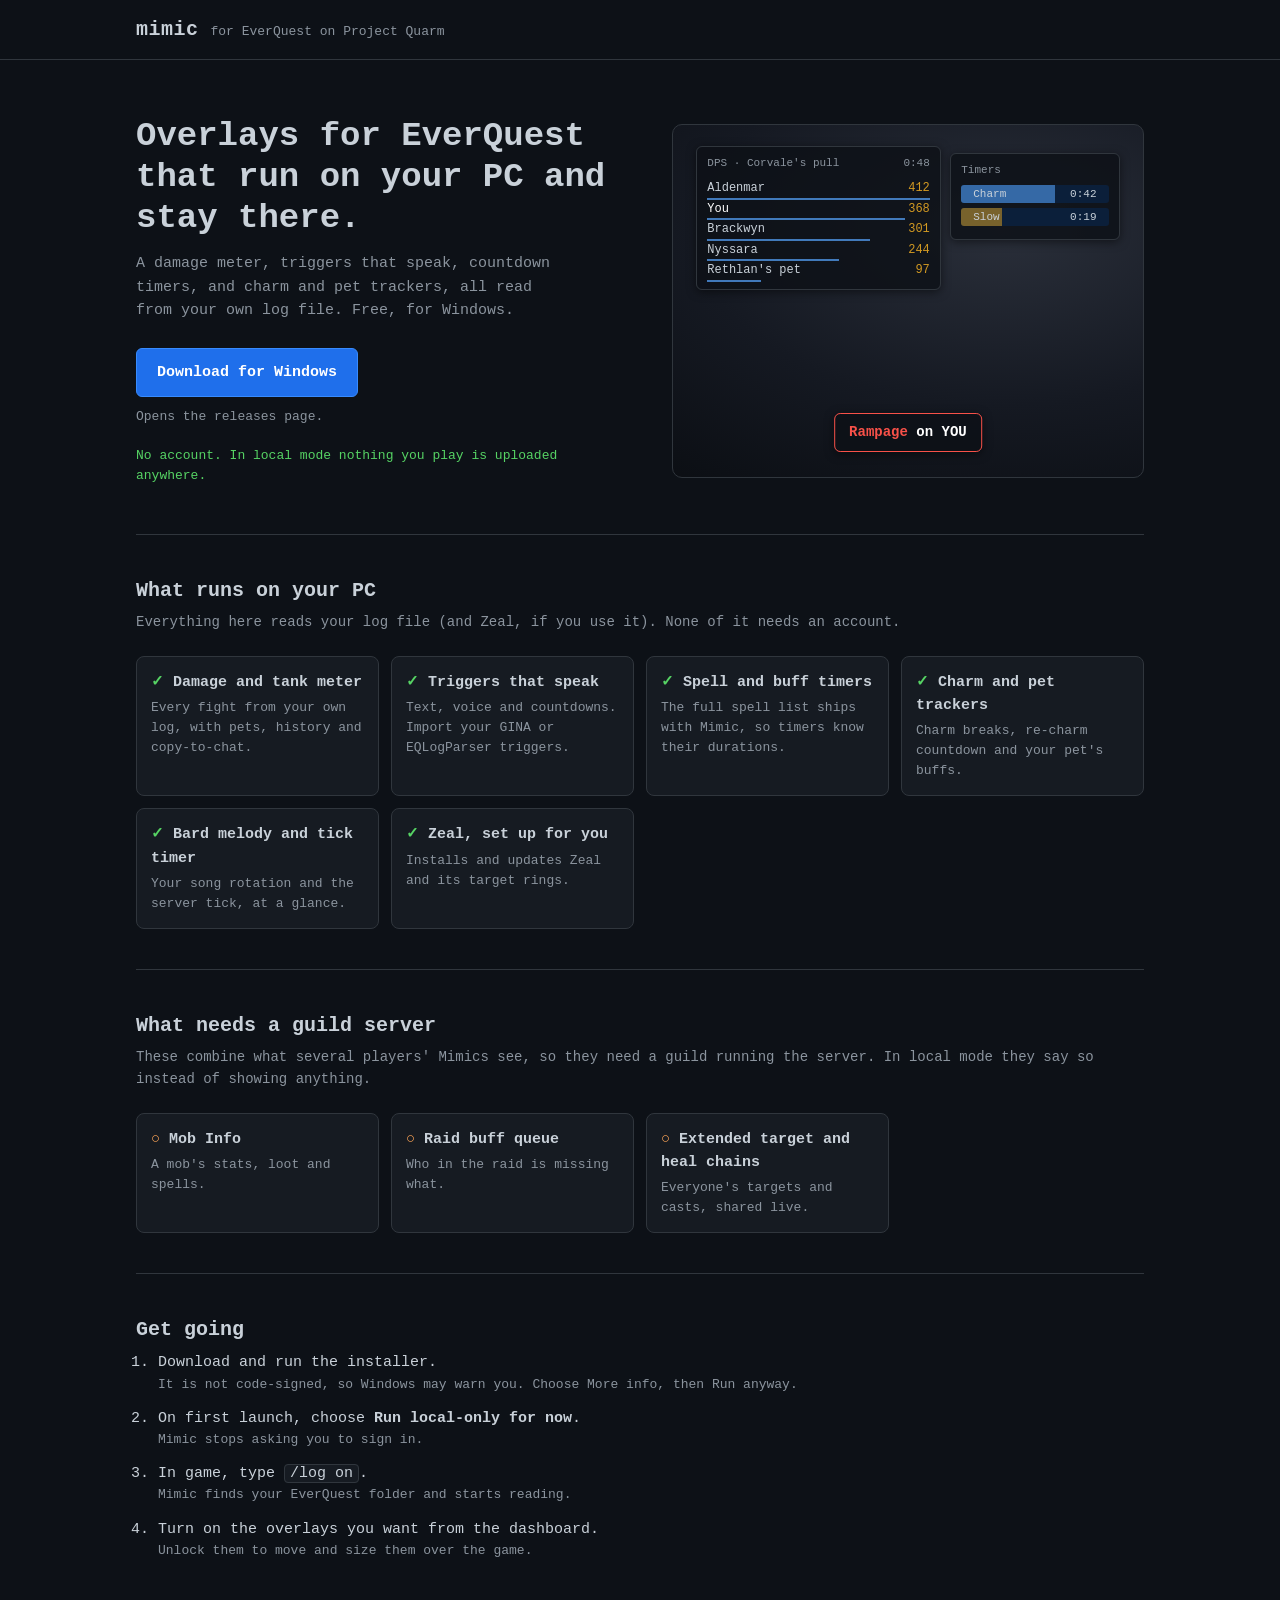
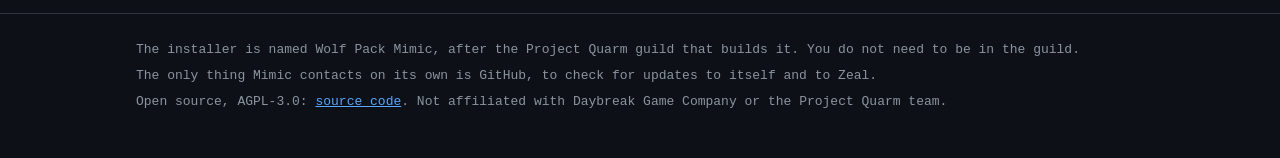
==== eqmimic/index.html @ 7b705455 "eqmimic.quest: two download-page designs for Mimic in local mode The guild lead, 2026-10-01: "lets s" ====
<!doctype html>
<html lang="en">
<head>
<meta charset="utf-8">
<meta name="viewport" content="width=device-width, initial-scale=1">
<title>Mimic — overlays for EverQuest on Project Quarm</title>
<meta name="description" content="Damage meter, triggers, timers, charm and pet trackers for EverQuest on Project Quarm. Reads your own log on your own PC. Free, Windows.">
<!-- Variant A (demo-led). Not indexed until the guild lead picks A or B. -->
<meta name="robots" content="noindex, nofollow">
<style>
:root{
  --bg:#0d1117;--panel:#161b22;--border:#30363d;--text:#c9d1d9;--dim:#8b949e;--faint:#6e7681;
  --blue:#58a6ff;--gold:#d29922;--green:#56d364;--red:#f85149;--orange:#ffa657;--accent:#1f6feb;
}
*{box-sizing:border-box}
html,body{margin:0;background:var(--bg);color:var(--text)}
body{font:15px/1.55 "Cascadia Code",Consolas,ui-monospace,monospace}
a{color:var(--blue)}
a:focus-visible,button:focus-visible{outline:2px solid var(--blue);outline-offset:3px;border-radius:4px}
.wrap{max-width:1040px;margin:0 auto;padding:0 16px}
.top{border-bottom:1px solid var(--border)}
.top .wrap{display:flex;align-items:baseline;gap:12px;padding-top:14px;padding-bottom:14px}
.mark{font-weight:700;font-size:20px;letter-spacing:.5px;color:var(--text);text-decoration:none}
.top .sub{color:var(--dim);font-size:13px}
.hero{display:grid;grid-template-columns:1.05fr 1fr;gap:40px;align-items:center;padding:56px 0 48px}
h1{font-size:34px;line-height:1.2;margin:0 0 14px;font-weight:700}
.lede{color:var(--dim);margin:0 0 26px;max-width:46ch}
.dl{display:inline-block;background:var(--accent);color:#fff;text-decoration:none;font-weight:700;
  padding:12px 20px;border-radius:6px;border:1px solid #388bfd}
.dl:hover{background:#388bfd}
.dlnote{color:var(--dim);font-size:13px;margin-top:10px}
.promise{margin-top:18px;color:var(--green);font-size:13px}
/* The one bold thing: a scene with the overlays sitting on it, as they do over the game. */
.scene{position:relative;aspect-ratio:4/3;border:1px solid var(--border);border-radius:10px;overflow:hidden;
  background:radial-gradient(120% 90% at 70% 30%,#2a2f3a 0%,#151922 55%,#0b0e13 100%)}
.ov{position:absolute;background:rgba(13,17,23,.82);border:1px solid var(--border);border-radius:6px;
  font-size:12px;padding:8px 10px;box-shadow:0 2px 10px rgba(0,0,0,.5)}
.ov h4{margin:0 0 6px;font-size:11px;color:var(--dim);font-weight:400;display:flex;justify-content:space-between}
.dps{top:6%;left:5%;width:52%}
.row{display:grid;grid-template-columns:1fr auto;gap:8px;position:relative;padding:1px 0}
.row .n{white-space:nowrap;overflow:hidden;text-overflow:ellipsis}
.row .v{color:var(--gold)}
.row i{position:absolute;left:0;bottom:-1px;height:2px;background:var(--blue);opacity:.7}
.row.me .n{color:#fff}
.tim{top:8%;right:5%;width:36%}
.bar{position:relative;height:18px;border-radius:3px;background:#0b1f3a;overflow:hidden;margin-bottom:5px}
.bar b{position:absolute;inset:0 auto 0 0;background:var(--blue);opacity:.55;transform-origin:left}
.bar span{position:relative;display:flex;justify-content:space-between;padding:0 6px;line-height:18px;font-size:11px}
.bar.charm b{width:64%;animation:drain 42s linear infinite}
.bar.slow b{width:28%;background:var(--gold)}
@keyframes drain{from{transform:scaleX(1)}to{transform:scaleX(0)}}
.call{bottom:7%;left:50%;transform:translateX(-50%);border-color:var(--red);color:#fff;font-size:14px;
  font-weight:700;padding:8px 14px;white-space:nowrap}
.call em{color:var(--red);font-style:normal}
section{padding:40px 0;border-top:1px solid var(--border)}
h2{font-size:20px;margin:0 0 6px}
.h2sub{color:var(--dim);margin:0 0 22px;font-size:14px}
.grid{display:grid;grid-template-columns:repeat(auto-fill,minmax(230px,1fr));gap:12px}
.card{background:var(--panel);border:1px solid var(--border);border-radius:8px;padding:14px}
.card b{display:block;margin-bottom:4px}
.card p{margin:0;color:var(--dim);font-size:13px}
.card.ok b::before{content:"✓ ";color:var(--green)}
.card.guild b::before{content:"○ ";color:var(--orange)}
ol.steps{margin:0;padding-left:22px}
ol.steps li{margin:0 0 12px}
ol.steps li span{color:var(--dim);display:block;font-size:13px}
code{background:var(--panel);border:1px solid var(--border);border-radius:4px;padding:0 5px}
footer{border-top:1px solid var(--border);padding:26px 0 40px;color:var(--dim);font-size:13px}
footer p{margin:0 0 6px}
@media (max-width:820px){
  .hero{grid-template-columns:1fr;padding-top:36px;gap:28px}
  h1{font-size:27px}
}
@media (max-width:420px){ .ov{font-size:11px} .call{font-size:12px} }
@media (prefers-reduced-motion:reduce){ .bar.charm b{animation:none} }
</style>
</head>
<body>

<div class="top"><div class="wrap">
  <a class="mark" href="./">mimic</a><span class="sub">for EverQuest on Project Quarm</span>
</div></div>

<main class="wrap">
  <div class="hero">
    <div>
      <h1>Overlays for EverQuest that run on your PC and stay there.</h1>
      <p class="lede">A damage meter, triggers that speak, countdown timers, and charm and pet trackers,
        all read from your own log file. Free, for Windows.</p>
      <a class="dl" id="dl" href="https://github.com/davehess/QuarmBossTracker/releases">Download for Windows</a>
      <div class="dlnote" id="dlnote">Opens the releases page.</div>
      <div class="promise">No account. In local mode nothing you play is uploaded anywhere.</div>
    </div>

    <div class="scene" role="img" aria-label="Example: a damage meter, two countdown timers and a callout over the game">
      <div class="ov dps">
        <h4><span>DPS · Corvale's pull</span><span>0:48</span></h4>
        <div class="row"><span class="n">Aldenmar</span><span class="v">412</span><i style="width:100%"></i></div>
        <div class="row me"><span class="n">You</span><span class="v">368</span><i style="width:89%"></i></div>
        <div class="row"><span class="n">Brackwyn</span><span class="v">301</span><i style="width:73%"></i></div>
        <div class="row"><span class="n">Nyssara</span><span class="v">244</span><i style="width:59%"></i></div>
        <div class="row"><span class="n">Rethlan's pet</span><span class="v">97</span><i style="width:24%"></i></div>
      </div>
      <div class="ov tim">
        <h4><span>Timers</span></h4>
        <div class="bar charm"><b></b><span><span>Charm</span><span>0:42</span></span></div>
        <div class="bar slow"><b></b><span><span>Slow</span><span>0:19</span></span></div>
      </div>
      <div class="ov call"><em>Rampage</em> on YOU</div>
    </div>
  </div>

  <section>
    <h2>What runs on your PC</h2>
    <p class="h2sub">Everything here reads your log file (and Zeal, if you use it). None of it needs an account.</p>
    <div class="grid">
      <div class="card ok"><b>Damage and tank meter</b><p>Every fight from your own log, with pets, history and copy-to-chat.</p></div>
      <div class="card ok"><b>Triggers that speak</b><p>Text, voice and countdowns. Import your GINA or EQLogParser triggers.</p></div>
      <div class="card ok"><b>Spell and buff timers</b><p>The full spell list ships with Mimic, so timers know their durations.</p></div>
      <div class="card ok"><b>Charm and pet trackers</b><p>Charm breaks, re-charm countdown and your pet's buffs.</p></div>
      <div class="card ok"><b>Bard melody and tick timer</b><p>Your song rotation and the server tick, at a glance.</p></div>
      <div class="card ok"><b>Zeal, set up for you</b><p>Installs and updates Zeal and its target rings.</p></div>
    </div>
  </section>

  <section>
    <h2>What needs a guild server</h2>
    <p class="h2sub">These combine what several players' Mimics see, so they need a guild running the server.
      In local mode they say so instead of showing anything.</p>
    <div class="grid">
      <div class="card guild"><b>Mob Info</b><p>A mob's stats, loot and spells.</p></div>
      <div class="card guild"><b>Raid buff queue</b><p>Who in the raid is missing what.</p></div>
      <div class="card guild"><b>Extended target and heal chains</b><p>Everyone's targets and casts, shared live.</p></div>
    </div>
  </section>

  <section>
    <h2>Get going</h2>
    <ol class="steps">
      <li>Download and run the installer.
        <span>It is not code-signed, so Windows may warn you. Choose More info, then Run anyway.</span></li>
      <li>On first launch, choose <b>Run local-only for now</b>.
        <span>Mimic stops asking you to sign in.</span></li>
      <li>In game, type <code>/log on</code>.
        <span>Mimic finds your EverQuest folder and starts reading.</span></li>
      <li>Turn on the overlays you want from the dashboard.
        <span>Unlock them to move and size them over the game.</span></li>
    </ol>
  </section>
</main>

<footer><div class="wrap">
  <p>The installer is named Wolf Pack Mimic, after the Project Quarm guild that builds it. You do not need to be in the guild.</p>
  <p>The only thing Mimic contacts on its own is GitHub, to check for updates to itself and to Zeal.</p>
  <p>Open source, AGPL-3.0: <a href="https://github.com/davehess/QuarmBossTracker">source code</a>.
    Not affiliated with Daybreak Game Company or the Project Quarm team.</p>
</div></footer>

<script>
// Point the button at the newest installer that has local mode (Mimic 2.7.7-beta.7 and later): the
// newest stable once one exists, otherwise the newest beta. Earlier 2.7.7 betas still upload, so the
// floor includes the beta number; a stable counts as above every beta of its version. If GitHub
// cannot be reached the button keeps its plain link to the releases page.
(function () {
  var MIN = [2, 7, 7, 7];
  var a = document.getElementById('dl'), note = document.getElementById('dlnote');
  function ver(tag) {
    var m = /^v(\d+)\.(\d+)\.(\d+)(?:-beta\.(\d+))?$/.exec(tag || '');
    return m ? { n: [+m[1], +m[2], +m[3], m[4] == null ? Infinity : +m[4]], beta: m[4] != null } : null;
  }
  function atLeast(x, y) { for (var i = 0; i < 4; i++) if (x[i] !== y[i]) return x[i] > y[i]; return true; }
  fetch('https://api.github.com/repos/davehess/QuarmBossTracker/releases?per_page=30')
    .then(function (r) { return r.ok ? r.json() : []; })
    .then(function (list) {
      var stable = null, beta = null;
      (list || []).forEach(function (r) {
        var v = ver(r.tag_name);
        if (r.draft || !v || !atLeast(v.n, MIN)) return;
        var exe = (r.assets || []).filter(function (x) { return /Setup-.*\.exe$/.test(x.name); })[0];
        if (!exe) return;
        if (!v.beta && !stable) stable = { tag: r.tag_name, exe: exe };
        if (v.beta && !beta) beta = { tag: r.tag_name, exe: exe };
      });
      var pick = stable || beta;
      if (!pick) return;
      a.href = pick.exe.browser_download_url;
      var mb = Math.round(pick.exe.size / 1048576);
      note.textContent = pick.tag.replace(/^v/, 'Version ') + ' · ' + mb + ' MB'
        + (stable ? '' : ' · beta: local mode is new and has not reached a stable release yet');
    })
    .catch(function () {});
})();
</script>
</body>
</html>
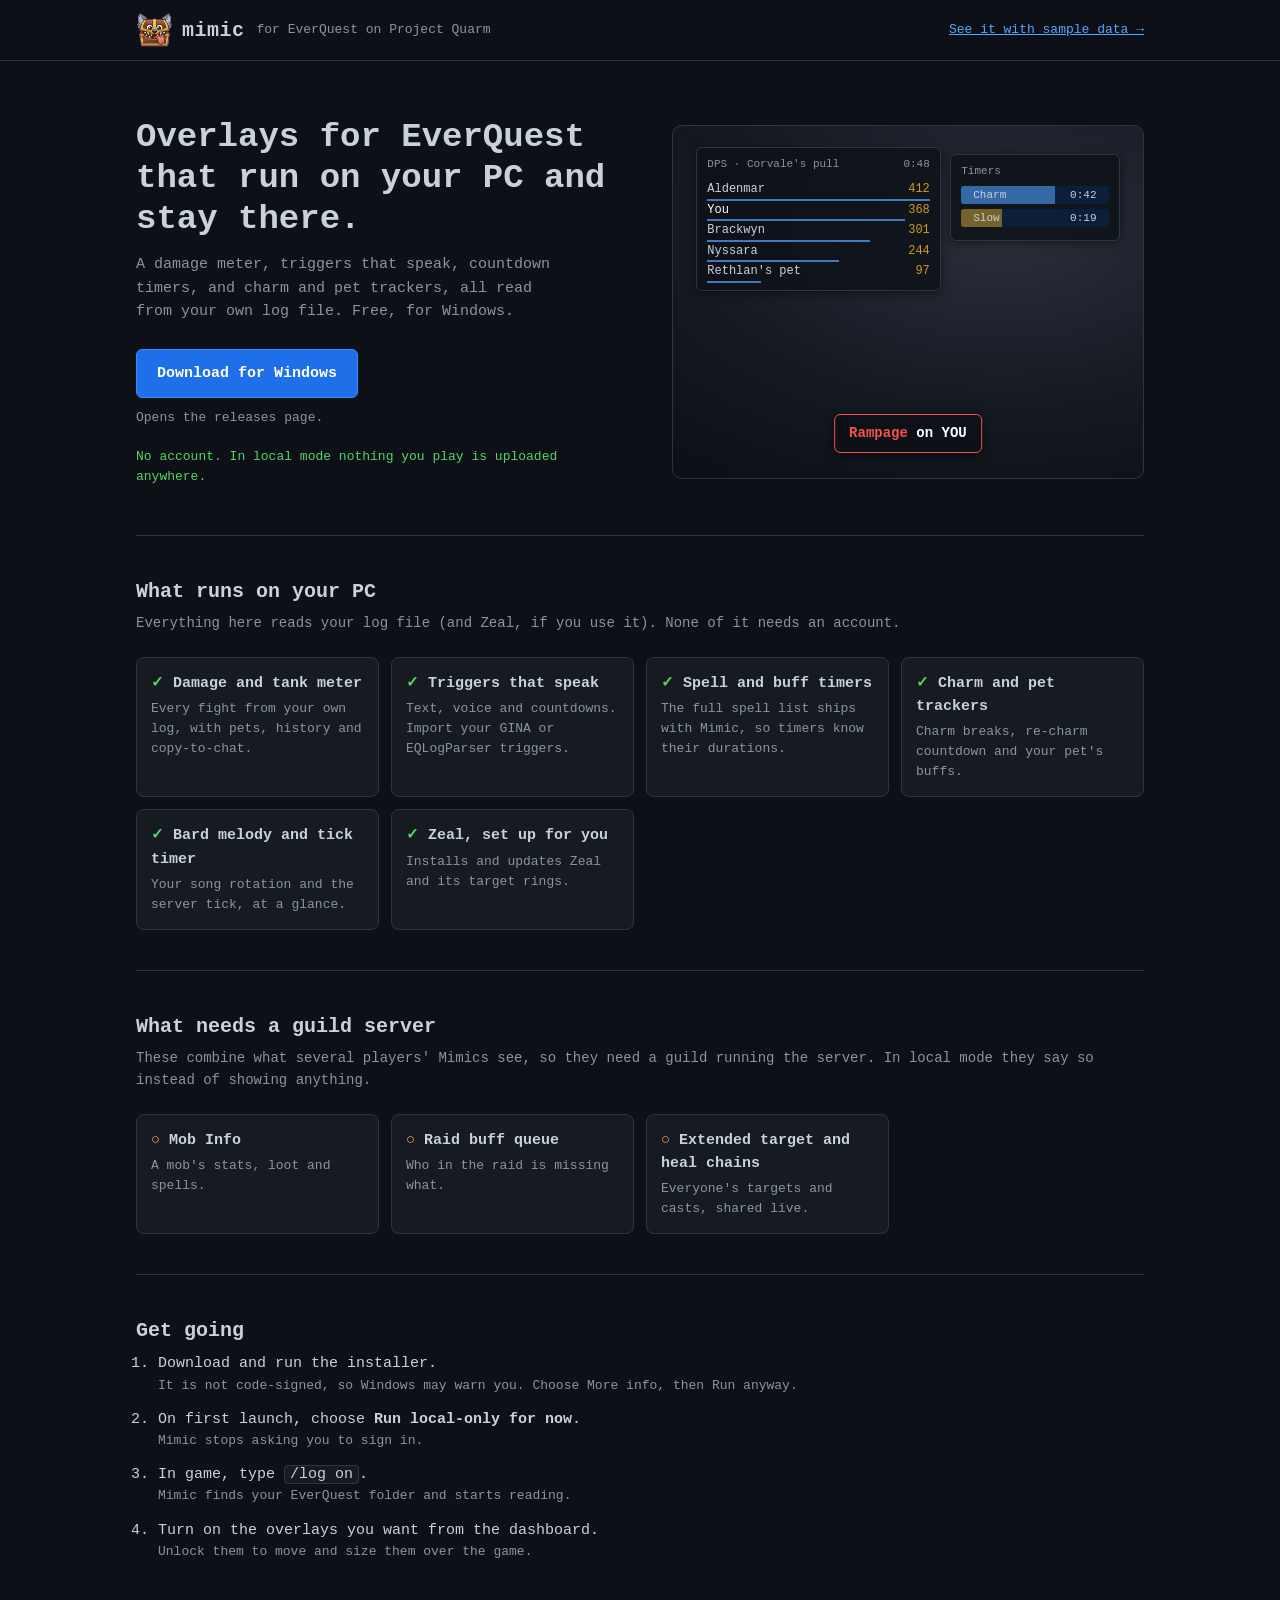
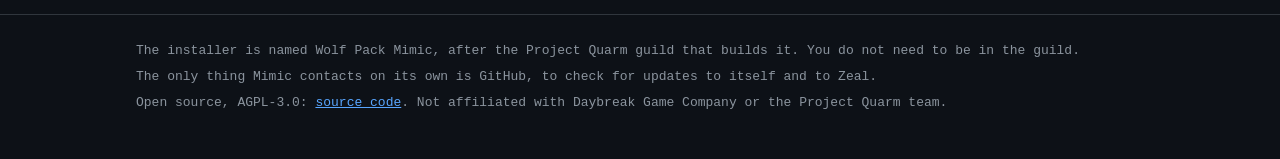
==== commit e2d2f62e: "eqmimic: a demo with sample data (two layouts), the wolf logo, and the hosting note corrected - eqmi" ====
--- a/eqmimic/index.html
+++ b/eqmimic/index.html
@@ -19,8 +19,10 @@
 a:focus-visible,button:focus-visible{outline:2px solid var(--blue);outline-offset:3px;border-radius:4px}
 .wrap{max-width:1040px;margin:0 auto;padding:0 16px}
 .top{border-bottom:1px solid var(--border)}
-.top .wrap{display:flex;align-items:baseline;gap:12px;padding-top:14px;padding-bottom:14px}
-.mark{font-weight:700;font-size:20px;letter-spacing:.5px;color:var(--text);text-decoration:none}
+.top .wrap{display:flex;align-items:center;gap:12px;padding-top:12px;padding-bottom:12px;flex-wrap:wrap}
+.mark{display:flex;align-items:center;gap:10px;font-weight:700;font-size:20px;letter-spacing:.5px;color:var(--text);text-decoration:none}
+.mark img{width:36px;height:36px;border-radius:8px}
+.top .demo{margin-left:auto;font-size:13px}
 .top .sub{color:var(--dim);font-size:13px}
 .hero{display:grid;grid-template-columns:1.05fr 1fr;gap:40px;align-items:center;padding:56px 0 48px}
 h1{font-size:34px;line-height:1.2;margin:0 0 14px;font-weight:700}
@@ -78,7 +80,8 @@
 <body>
 
 <div class="top"><div class="wrap">
-  <a class="mark" href="./">mimic</a><span class="sub">for EverQuest on Project Quarm</span>
+  <a class="mark" href="./"><img src="mimic-logo.png" alt="">mimic</a><span class="sub">for EverQuest on Project Quarm</span>
+  <a class="demo" href="demo/">See it with sample data →</a>
 </div></div>
 
 <main class="wrap">
